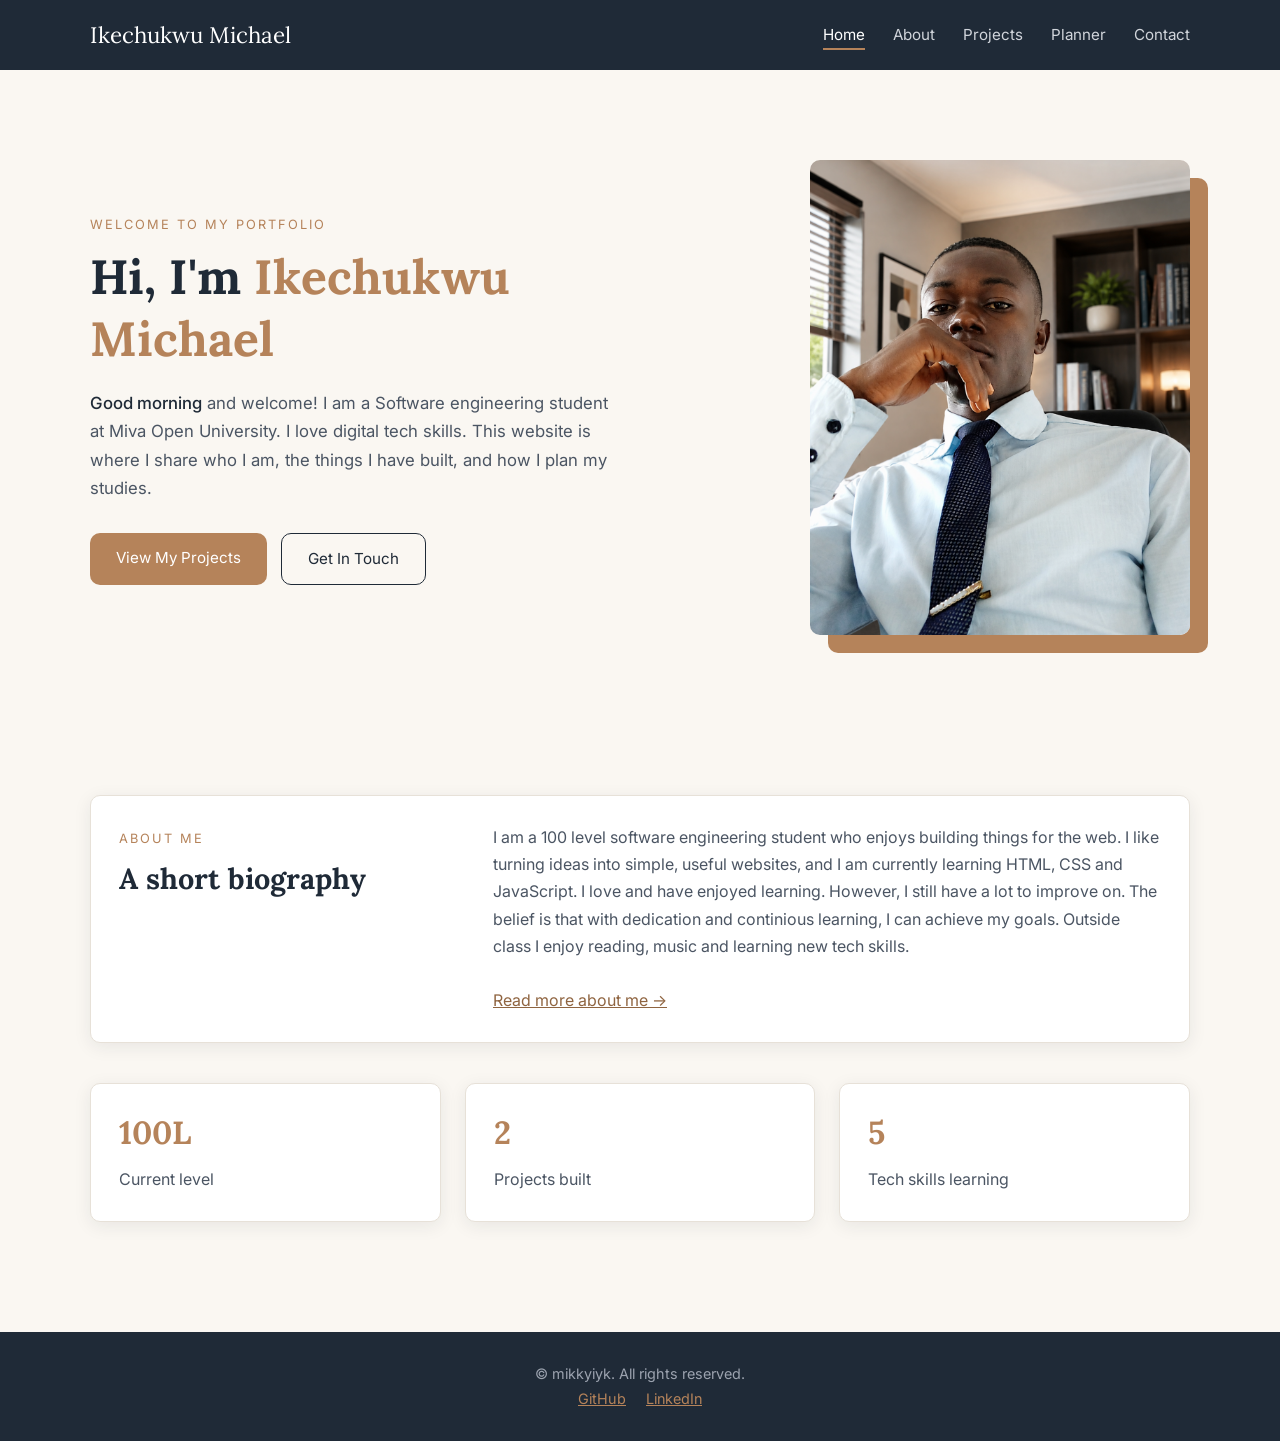
==== index.html @ de670324 "commit" ====
<!DOCTYPE html>
<html lang="en">
<head>
  <meta charset="UTF-8">

  <meta name="viewport" content="width=device-width, initial-scale=1.0">
  <link rel="icon" type="image/png" href="images/ICON-bold.png">

  <!-- PAGE TITLE -->
  <title>Home | Ikechukwu Michael</title>

  <!-- Fonts from Google (Lora for headings, Inter for text) -->
  <link rel="preconnect" href="https://fonts.googleapis.com">
  <link href="https://fonts.googleapis.com/css2?family=Inter:wght@400;500;600&family=Lora:wght@500;600&display=swap" rel="stylesheet">


  <link rel="stylesheet" href="css/style.css">
</head>
<body>

  <!-- =====================================================
       NAVIGATION MENU
       ===================================================== -->
  <header class="navbar">
    <nav class="container">
      <!-- I USED MY NAME AS LOGO -->
      <a href="index.html" class="logo">Ikechukwu Michael<span></span></a>

      <!-- The ☰ button only shows on phones -->
      <button class="menu-btn" id="menuBtn" aria-label="Open menu">☰</button>

      <ul class="nav-links" id="navLinks">
        <!-- class="active" underlines the page you are on -->
        <li><a href="index.html" class="active">Home</a></li>
        <li><a href="about.html">About</a></li>
        <li><a href="projects.html">Projects</a></li>
        <li><a href="planner.html">Planner</a></li>
        <li><a href="contact.html">Contact</a></li>
      </ul>
    </nav>
  </header>

  <main>

    <!-- HERO SECTION (top of the homepage)
         "Welcome message" -->

    <section class="hero">
      <div class="container">

        <div class="fade-up">
          <span class="label">Welcome to my portfolio</span>

          <!-- My name -->
          
          <h1>Hi, I'm <span>Ikechukwu Michael</span></h1>

          <!--Welcome message  -->
          <!-- The empty <span id="greeting"> gets filled by main.js with
               "Good morning", "Good afternoon" or "Good evening" -->
          <!-- EDIT ME: change the welcome text to your own words -->
          <p>
            <span id="greeting">Hello</span> and welcome! I am a Software engineering student
            at Miva Open University.  I love digital tech skills. This website is where I share who I am,
            the things I have built, and how I plan my studies.
          </p>

          <div class="hero-buttons">
            <a href="projects.html" class="btn">View My Projects</a>
            <a href="contact.html" class="btn btn-outline">Get In Touch</a>
          </div>
        </div>

        <!--THE PHOTO ON MY HOMEPAGE -->

        <div class="hero-photo fade-up">
          <img src="images/Ike 2.png" alt="Ike 2.png">
        </div>

      </div>
    </section>


    <!-- BRIEF BIOGRAPHY -->
         
    <section class="section">
      <div class="container">
        <div class="bio card">
          <div>
            <span class="label">About me</span>
            <h2 class="section-title">A short biography</h2>
          </div>

          <article>
            <!--  About me  -->
            <p>
              I am a 100 level software engineering student who enjoys building things
              for the web. I like turning ideas into simple, useful websites, and I
              am currently learning HTML, CSS and JavaScript. I love and have enjoyed learning. However, I still have a lot to improve on.
              The belief is that with dedication and continious learning, I can achieve my goals. Outside class I enjoy
              reading, music and learning new tech skills.
            </p>
            <br>
            <a href="about.html">Read more about me →</a>
          </article>
        </div>

        <!-- Three quick facts -->
        
        <div class="facts">
          <div class="card fact">
            <h3>100L</h3>
            <p>Current level</p>
          </div>
          <div class="card fact">
            <h3>2</h3>
            <p>Projects built</p>
          </div>
          <div class="card fact">
            <h3>5</h3>
            <p>Tech skills learning</p>
          </div>
        </div>
      </div>
    </section>

  </main>


  <!-- FOOTER -->

  <footer>
    <div class="container">
      <!--  This Section contains my links to github and linkedin -->
      <p>&copy; <!--<span id="year"></span>--> mikkyiyk. All rights reserved.</p>
      <p>
        <a href="https://github.com/" target="_blank">GitHub</a>
        <a href="https://www.linkedin.com/in/ikechukwu-david-a4838244a" target="_blank">LinkedIn</a>
      </p>
    </div>
  </footer>

  <!-- JavaScript for the menu, greeting and footer year -->
  <script src="js/main.js"></script>
</body>
</html>
---- css/style.css ----
/* =========================================================
   STYLE.CSS - the one stylesheet for the whole website

   PDF REQUIREMENT: "External CSS stylesheet"
   -> Every page links to this file with:
      <link rel="stylesheet" href="css/style.css">
      so there is no CSS written inside the HTML pages.

   HOW THIS FILE IS ARRANGED (scroll down in this order):
     1. Colours and fonts (the colour scheme)
     2. Basic reset and page setup
     3. Navigation bar
     4. Buttons
     5. Page sections and headings
     6. Homepage (hero)
     7. About page
     8. Projects page
     9. Planner page
    10. Contact page
    11. Footer
    12. Animations
    13. Responsive / mobile styles

   TIP: search for "PDF REQUIREMENT" to see every requirement
        that has been met in this file.
   ========================================================= */


/* =========================================================
   1. COLOURS AND FONTS

   PDF REQUIREMENT: "Consistent colour scheme"
   -> All the colours used on the site are saved here ONCE as
      variables. Every other rule uses var(--name) so the whole
      site always matches.

   EDIT ME: want different colours? Change them here and the
            whole website updates.
   ========================================================= */
:root {
  --ink: #1f2a37;          /* dark navy - main text and nav bar */
  --ink-soft: #4b5563;     /* grey - paragraphs */
  --cream: #faf7f2;        /* warm off-white - page background */
  --white: #ffffff;        /* cards and boxes */
  --accent: #b5835a;       /* warm bronze - buttons and highlights */
  --accent-dark: #8f6440;  /* darker bronze - button hover */
  --line: #e7e1d8;         /* soft borders */
  --success: #3f7d5c;      /* green - completed tasks, success messages */
  --error: #b54848;        /* red - error messages, delete button */

  --heading-font: "Lora", Georgia, serif;       /* elegant serif for titles */
  --body-font: "Inter", Arial, sans-serif;      /* clean font for text */

  --radius: 10px;                                 /* rounded corners */
  --shadow: 0 4px 18px rgba(31, 42, 55, 0.08);    /* soft shadow on cards */
}


/* =========================================================
   2. BASIC RESET AND PAGE SETUP
   ========================================================= */

/* Make padding and borders part of an element's width (easier sizing) */
* {
  margin: 0;
  padding: 0;
  box-sizing: border-box;
}

body {
  font-family: var(--body-font);
  background-color: var(--cream);
  color: var(--ink);
  line-height: 1.7;
}

/* PDF REQUIREMENT: "Responsive design" (part 1)
   -> Images never grow wider than their box, so they shrink on small screens */
img,
video {
  max-width: 100%;
  display: block;
}

h1,
h2,
h3 {
  font-family: var(--heading-font);
  line-height: 1.3;
  color: var(--ink);
}

p {
  color: var(--ink-soft);
}

a {
  color: var(--accent-dark);
}

/* Keeps content in the middle of the page with space on the sides */
.container {
  width: 90%;
  max-width: 1100px;
  margin: 0 auto;
}


/* =========================================================
   3. NAVIGATION BAR

   PDF REQUIREMENT: "Navigation styling"
   -> The menu at the top of every page is styled here.

   PDF REQUIREMENT: "Flexbox" (used here)
   -> display: flex puts the logo on the left and the links on
      the right, in one neat row.
   ========================================================= */
.navbar {
  background-color: var(--ink);
  position: sticky;      /* the nav stays at the top when you scroll */
  top: 0;
  z-index: 100;          /* keeps the nav above everything else */
}

.navbar .container {
  display: flex;                    /* FLEXBOX */
  justify-content: space-between;   /* logo left, links right */
  align-items: center;              /* centres them up and down */
  padding: 16px 0;
}

/* The name / logo on the left of the nav */
.logo {
  font-family: var(--heading-font);
  font-size: 1.4rem;
  color: var(--white);
  text-decoration: none;
}

.logo span {
  color: var(--accent);   /* makes the dot after the name bronze */
}

/* The list of links */
.nav-links {
  display: flex;      /* FLEXBOX - puts the links side by side */
  gap: 28px;          /* space between each link */
  list-style: none;   /* removes the bullet points */
}

.nav-links a {
  color: #d1d5db;
  text-decoration: none;
  font-size: 0.95rem;
  padding-bottom: 4px;
  border-bottom: 2px solid transparent;

  /* PDF REQUIREMENT: "Animations or transitions"
     -> the colour and underline fade in smoothly on hover */
  transition: color 0.3s ease, border-color 0.3s ease;
}

/* When you hover over a link, or it is the page you are on */
.nav-links a:hover,
.nav-links a.active {
  color: var(--white);
  border-bottom-color: var(--accent);
}

/* The "☰" menu button - hidden on big screens, shown on phones
   (see section 13 at the bottom) */
.menu-btn {
  display: none;
  background: none;
  border: none;
  color: var(--white);
  font-size: 1.6rem;
  cursor: pointer;
}


/* =========================================================
   4. BUTTONS
   ========================================================= */
.btn {
  display: inline-block;
  background-color: var(--accent);
  color: var(--white);
  padding: 12px 26px;
  border: none;
  border-radius: var(--radius);
  font-family: var(--body-font);
  font-size: 0.95rem;
  text-decoration: none;
  cursor: pointer;

  /* PDF REQUIREMENT: "Animations or transitions"
     -> the button smoothly changes colour and lifts up on hover */
  transition: background-color 0.3s ease, transform 0.3s ease;
}

.btn:hover {
  background-color: var(--accent-dark);
  transform: translateY(-2px);   /* lifts the button up by 2px */
}

/* A second button style with just an outline */
.btn-outline {
  background-color: transparent;
  color: var(--ink);
  border: 1px solid var(--ink);
}

.btn-outline:hover {
  background-color: var(--ink);
  color: var(--white);
}


/* =========================================================
   5. PAGE SECTIONS AND HEADINGS
   ========================================================= */
.section {
  padding: 70px 0;
}

/* The banner at the top of the inside pages (About, Projects...) */
.page-header {
  background-color: var(--white);
  border-bottom: 1px solid var(--line);
  padding: 60px 0 50px;
  text-align: center;
}

.page-header h1 {
  font-size: 2.4rem;
}

.page-header p {
  max-width: 560px;
  margin: 10px auto 0;
}

/* Small bronze label above headings, e.g. "WELCOME" */
.label {
  display: inline-block;
  font-size: 0.8rem;
  letter-spacing: 2px;
  text-transform: uppercase;
  color: var(--accent);
  margin-bottom: 10px;
}

.section-title {
  font-size: 1.8rem;
  margin-bottom: 20px;
}

/* A white box used all over the site */
.card {
  background-color: var(--white);
  border: 1px solid var(--line);
  border-radius: var(--radius);
  padding: 28px;
  box-shadow: var(--shadow);
}


/* =========================================================
   6. HOMEPAGE (HERO)

   PDF REQUIREMENT: "Professional-looking layout" (homepage)
   PDF REQUIREMENT: "CSS Grid" (used here)
   -> The hero is split into 2 columns: text on the left,
      photo on the right.
   ========================================================= */
.hero {
  padding: 90px 0;
}

.hero .container {
  display: grid;                      /* CSS GRID */
  grid-template-columns: 1.2fr 1fr;   /* left column a bit wider */
  gap: 60px;
  align-items: center;
}

.hero h1 {
  font-size: 3rem;
  margin-bottom: 18px;
}

.hero h1 span {
  color: var(--accent);   /* colours your name bronze */
}

.hero p {
  font-size: 1.05rem;
  margin-bottom: 30px;
  max-width: 520px;
}

/* The greeting like "Good morning" that JavaScript fills in */
#greeting {
  font-weight: 500;
  color: var(--ink);
}

.hero-buttons {
  display: flex;   /* FLEXBOX - buttons side by side */
  gap: 14px;
  flex-wrap: wrap;
}

/* The profile photo frame */
.hero-photo img {
  width: 100%;
  max-width: 380px;
  aspect-ratio: 4 / 5;     /* keeps the photo a portrait shape */
  object-fit: cover;       /* crops the photo neatly, no stretching */
  border-radius: var(--radius);
  box-shadow: 18px 18px 0 var(--accent);  /* the bronze block behind the photo */
  margin-left: auto;
}

/* Brief biography box on the homepage */
.bio {
  display: grid;                    /* CSS GRID */
  grid-template-columns: 1fr 2fr;   /* title on left, text on right */
  gap: 40px;
}

/* The three "quick facts" boxes under the bio */
.facts {
  display: grid;                           /* CSS GRID */
  grid-template-columns: repeat(3, 1fr);   /* three equal columns */
  gap: 24px;
  margin-top: 40px;
}

.fact h3 {
  font-size: 2rem;
  color: var(--accent);
}


/* =========================================================
   7. ABOUT PAGE
   ========================================================= */

/* Two boxes side by side (e.g. Career + Hobbies) */
.two-col {
  display: grid;                    /* CSS GRID */
  grid-template-columns: 1fr 1fr;
  gap: 28px;
}

/* PDF REQUIREMENT: "Tables" (styling for the education table) */
table {
  width: 100%;
  border-collapse: collapse;   /* removes double borders */
  background-color: var(--white);
  border-radius: var(--radius);
  overflow: hidden;
  box-shadow: var(--shadow);
}

th,
td {
  padding: 14px 18px;
  text-align: left;
  border-bottom: 1px solid var(--line);
}

th {
  background-color: var(--ink);
  color: var(--white);
  font-weight: 500;
}

/* Lets the table scroll sideways on small phones instead of breaking */
.table-wrap {
  overflow-x: auto;
}

/* Skill tags like "HTML", "CSS" */
.skills {
  display: flex;      /* FLEXBOX */
  flex-wrap: wrap;    /* moves tags to a new line when there is no space */
  gap: 12px;
  list-style: none;
}

.skills li {
  background-color: var(--white);
  border: 1px solid var(--line);
  padding: 8px 18px;
  border-radius: 50px;
  font-size: 0.9rem;
  transition: background-color 0.3s ease, color 0.3s ease;  /* TRANSITION */
}

.skills li:hover {
  background-color: var(--accent);
  color: var(--white);
}

/* Normal bullet lists (ul) and numbered lists (ol) inside cards */
.card ul,
.card ol {
  padding-left: 20px;
  color: var(--ink-soft);
}

.card h3 {
  margin-bottom: 12px;
}

/* The audio box */
.audio-box audio {
  width: 100%;
}


/* =========================================================
   8. PROJECTS PAGE

   PDF REQUIREMENT: "CSS Grid" (project cards)
   -> auto-fit makes 3 cards in a row on laptops, and fewer on
      smaller screens, all by itself.
   ========================================================= */
.projects-grid {
  display: grid;
  grid-template-columns: repeat(auto-fit, minmax(280px, 1fr));
  gap: 28px;
}

.project {
  background-color: var(--white);
  border: 1px solid var(--line);
  border-radius: var(--radius);
  overflow: hidden;
  box-shadow: var(--shadow);

  /* PDF REQUIREMENT: "Animations or transitions"
     -> the card lifts up when you hover over it */
  transition: transform 0.3s ease, box-shadow 0.3s ease;
}

.project:hover {
  transform: translateY(-6px);
  box-shadow: 0 12px 28px rgba(31, 42, 55, 0.14);
}

.project img {
  width: 100%;
  height: 190px;
  object-fit: cover;
}

.project-body {
  padding: 22px;
}

.project-body h3 {
  margin-bottom: 8px;
}

/* The little "HTML · CSS" text under each project */
.tools {
  font-size: 0.85rem;
  color: var(--accent);
  margin-bottom: 10px;
}

.project-links {
  display: flex;   /* FLEXBOX */
  gap: 18px;
  margin-top: 16px;
}

.project-links a {
  font-size: 0.9rem;
  font-weight: 500;
}


/* =========================================================
   9. PLANNER PAGE
   ========================================================= */
.planner {
  max-width: 700px;
  margin: 0 auto;
}

/* The row with the input box, date and "Add" button */
.task-form {
  display: flex;   /* FLEXBOX */
  gap: 10px;
  flex-wrap: wrap;
  margin-bottom: 10px;
}

.task-form input[type="text"] {
  flex: 1;          /* text box takes up all the spare space */
  min-width: 200px;
}

/* "You have 3 tasks, 1 completed" line */
.task-count {
  font-size: 0.9rem;
  margin: 18px 0 12px;
}

/* The list of tasks */
#taskList {
  list-style: none;
}

/* One task row */
.task {
  display: flex;   /* FLEXBOX - checkbox, text and button in a row */
  align-items: center;
  gap: 14px;
  background-color: var(--white);
  border: 1px solid var(--line);
  border-radius: var(--radius);
  padding: 14px 18px;
  margin-bottom: 10px;

  /* PDF REQUIREMENT: "Animations" -> each new task slides in
     (the slideIn animation is written in section 12) */
  animation: slideIn 0.35s ease;
}

.task input[type="checkbox"] {
  width: 18px;
  height: 18px;
  accent-color: var(--success);
  cursor: pointer;
}

.task-text {
  flex: 1;   /* text takes the spare space so the button sits on the right */
}

.task-date {
  font-size: 0.8rem;
  color: var(--accent);
}

/* JavaScript adds the class "done" when a task is ticked */
.task.done .task-text {
  text-decoration: line-through;
  color: #9ca3af;
}

.task.done {
  border-left: 4px solid var(--success);
}

.delete-btn {
  background: none;
  border: 1px solid var(--line);
  color: var(--error);
  padding: 6px 12px;
  border-radius: 6px;
  cursor: pointer;
  transition: background-color 0.3s ease, color 0.3s ease;  /* TRANSITION */
}

.delete-btn:hover {
  background-color: var(--error);
  color: var(--white);
}

/* Shown when there are no tasks */
.empty-msg {
  text-align: center;
  padding: 30px;
  color: #9ca3af;
}


/* =========================================================
   10. CONTACT PAGE (and all form boxes)
   ========================================================= */
.contact-layout {
  display: grid;                    /* CSS GRID */
  grid-template-columns: 1fr 1.6fr;
  gap: 40px;
}

.contact-info li {
  list-style: none;
  margin-bottom: 14px;
}

.form-group {
  margin-bottom: 18px;
}

label {
  display: block;
  font-size: 0.9rem;
  font-weight: 500;
  margin-bottom: 6px;
}

input,
textarea {
  width: 100%;
  padding: 12px 14px;
  border: 1px solid var(--line);
  border-radius: var(--radius);
  font-family: var(--body-font);
  font-size: 0.95rem;
  background-color: var(--white);
  transition: border-color 0.3s ease;   /* TRANSITION */
}

/* The task form inputs should not be full width */
.task-form input {
  width: auto;
}

input:focus,
textarea:focus {
  outline: none;
  border-color: var(--accent);
}

/* JavaScript adds the class "invalid" to a box that has an error */
input.invalid,
textarea.invalid {
  border-color: var(--error);
}

/* The small red error text under each box (JavaScript fills it in) */
.error {
  display: block;
  color: var(--error);
  font-size: 0.82rem;
  margin-top: 4px;
  min-height: 1em;
}

/* The green "message sent" box */
.success-msg {
  display: none;    /* hidden until JavaScript shows it */
  background-color: #e8f3ec;
  color: var(--success);
  padding: 14px;
  border-radius: var(--radius);
  margin-bottom: 18px;
}


/* =========================================================
   11. FOOTER
   ========================================================= */
footer {
  background-color: var(--ink);
  color: #9ca3af;
  text-align: center;
  padding: 30px 0;
  margin-top: 40px;
  font-size: 0.9rem;
}

footer p {
  color: #9ca3af;
}

footer a {
  color: var(--accent);
  margin: 0 8px;
}


/* =========================================================
   12. ANIMATIONS

   PDF REQUIREMENT: "Animations or transitions"
   -> @keyframes creates an animation we can reuse.
   ========================================================= */

/* Fades a thing in while moving it up a little */
@keyframes fadeUp {
  from {
    opacity: 0;
    transform: translateY(20px);
  }
  to {
    opacity: 1;
    transform: translateY(0);
  }
}

/* Slides a new task in from the left */
@keyframes slideIn {
  from {
    opacity: 0;
    transform: translateX(-15px);
  }
  to {
    opacity: 1;
    transform: translateX(0);
  }
}

/* Add class="fade-up" to anything in the HTML to animate it */
.fade-up {
  animation: fadeUp 0.8s ease both;
}


/* =========================================================
   13. RESPONSIVE / MOBILE STYLES

   PDF REQUIREMENT: "Responsive design"
   PDF REQUIREMENT: "Mobile-friendly interface"
   -> @media rules change the layout on smaller screens.
      Two-column layouts become one column, and the nav
      turns into a "☰" menu button.
   ========================================================= */

/* Tablets and small laptops (900px wide or less) */
@media (max-width: 900px) {
  .hero .container,
  .bio,
  .contact-layout {
    grid-template-columns: 1fr;   /* one column instead of two */
  }

  .hero-photo img {
    margin: 0 auto;   /* centre the photo */
  }

  .hero h1 {
    font-size: 2.4rem;
  }
}

/* Phones (700px wide or less) */
@media (max-width: 700px) {

  /* Show the ☰ button */
  .menu-btn {
    display: block;
  }

  /* MOBILE NAVIGATION STYLING
     -> The links are hidden and stack in a column.
        main.js adds the class "open" when ☰ is clicked. */
  .nav-links {
    display: none;
    position: absolute;
    top: 100%;
    left: 0;
    right: 0;
    flex-direction: column;   /* stack links on top of each other */
    gap: 0;
    background-color: var(--ink);
    padding: 10px 5%;
  }

  .nav-links.open {
    display: flex;   /* show the menu when JavaScript adds "open" */
  }

  .nav-links a {
    display: block;
    padding: 12px 0;
  }

  .navbar .container {
    position: relative;
  }

  .two-col,
  .facts {
    grid-template-columns: 1fr;   /* one column on phones */
  }

  .hero {
    padding: 50px 0;
  }

  .section {
    padding: 50px 0;
  }

  .page-header h1 {
    font-size: 1.9rem;
  }
}
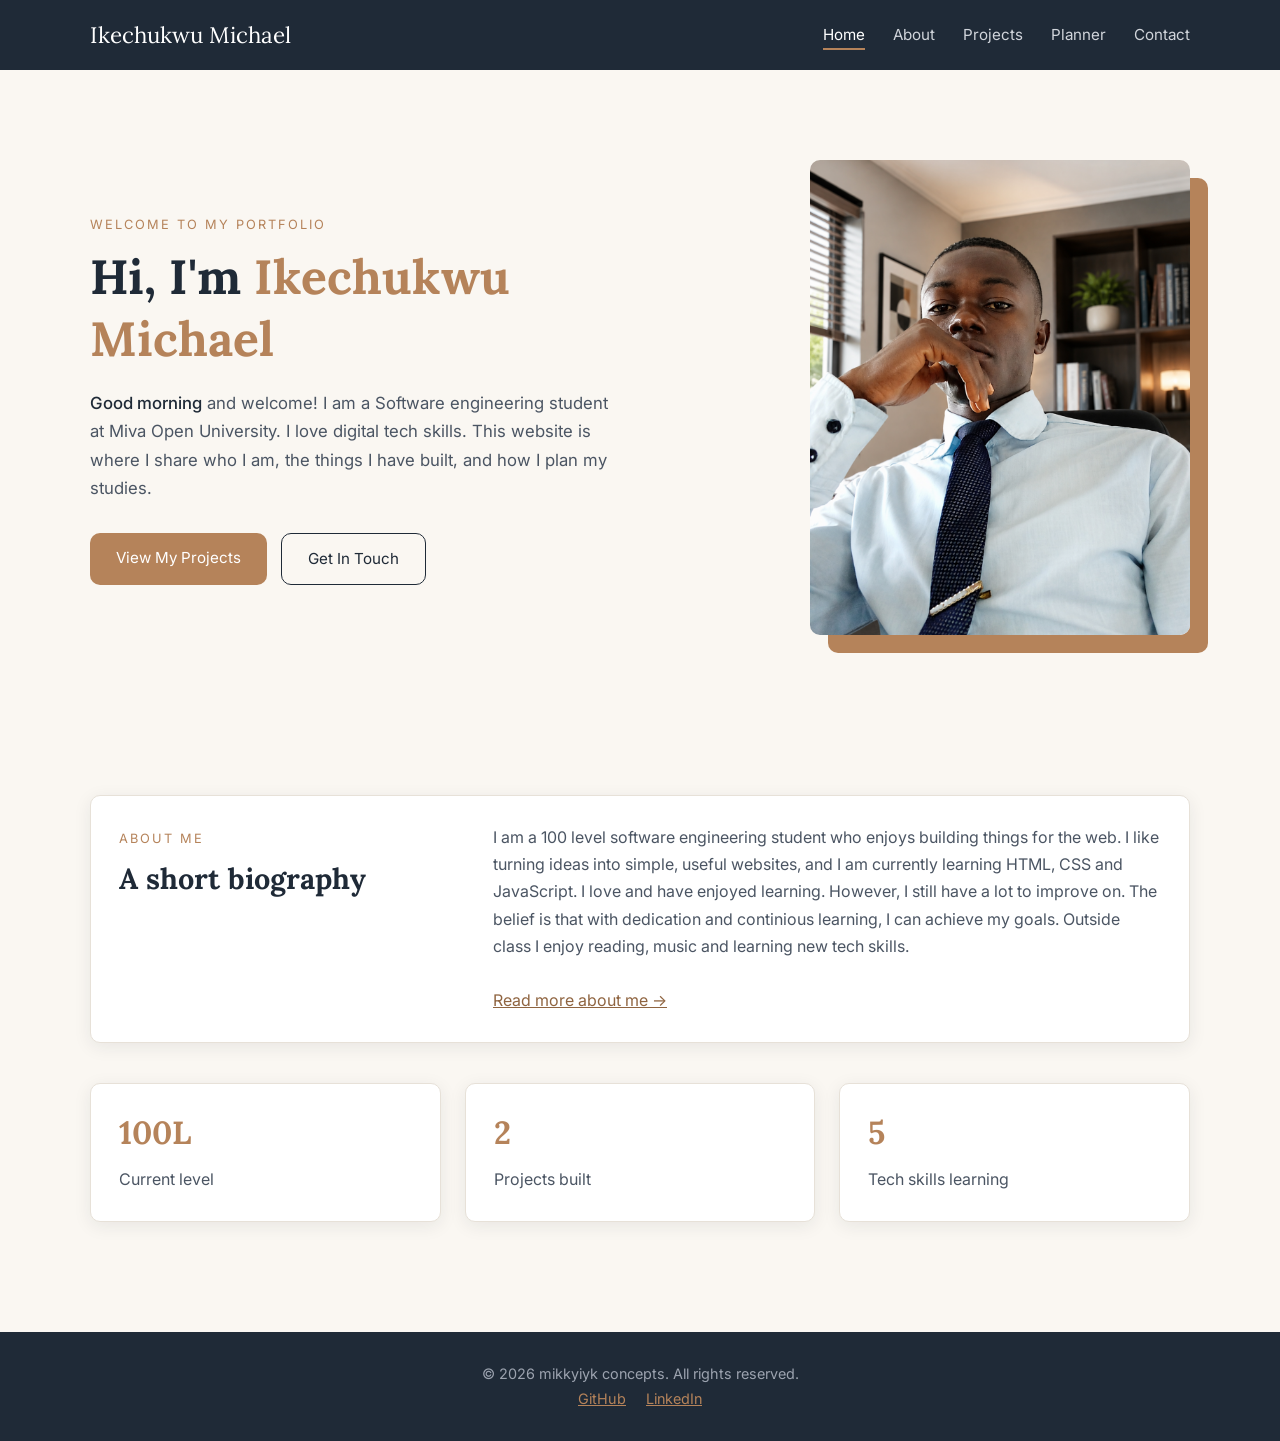
==== commit 196f2047: "update portfolio" ====
--- a/index.html
+++ b/index.html
@@ -4,12 +4,11 @@
   <meta charset="UTF-8">
 
   <meta name="viewport" content="width=device-width, initial-scale=1.0">
-  <link rel="icon" type="image/png" href="images/ICON-bold.png">
+  <link rel="icon" type="image/png" href="icon-bold.png">
 
   <!-- PAGE TITLE -->
   <title>Home | Ikechukwu Michael</title>
 
-  <!-- Fonts from Google (Lora for headings, Inter for text) -->
   <link rel="preconnect" href="https://fonts.googleapis.com">
   <link href="https://fonts.googleapis.com/css2?family=Inter:wght@400;500;600&family=Lora:wght@500;600&display=swap" rel="stylesheet">
 
@@ -74,7 +73,7 @@
         <!--THE PHOTO ON MY HOMEPAGE -->
 
         <div class="hero-photo fade-up">
-          <img src="images/Ike 2.png" alt="Ike 2.png">
+          <img src="images/ike-2.png" alt="ike-2.png">
         </div>
 
       </div>
@@ -132,7 +131,7 @@
   <footer>
     <div class="container">
       <!--  This Section contains my links to github and linkedin -->
-      <p>&copy; <!--<span id="year"></span>--> mikkyiyk. All rights reserved.</p>
+      <p>&copy; <!--<span id="year"></span>-->2026 mikkyiyk concepts. All rights reserved.</p>
       <p>
         <a href="https://github.com/" target="_blank">GitHub</a>
         <a href="https://www.linkedin.com/in/ikechukwu-david-a4838244a" target="_blank">LinkedIn</a>
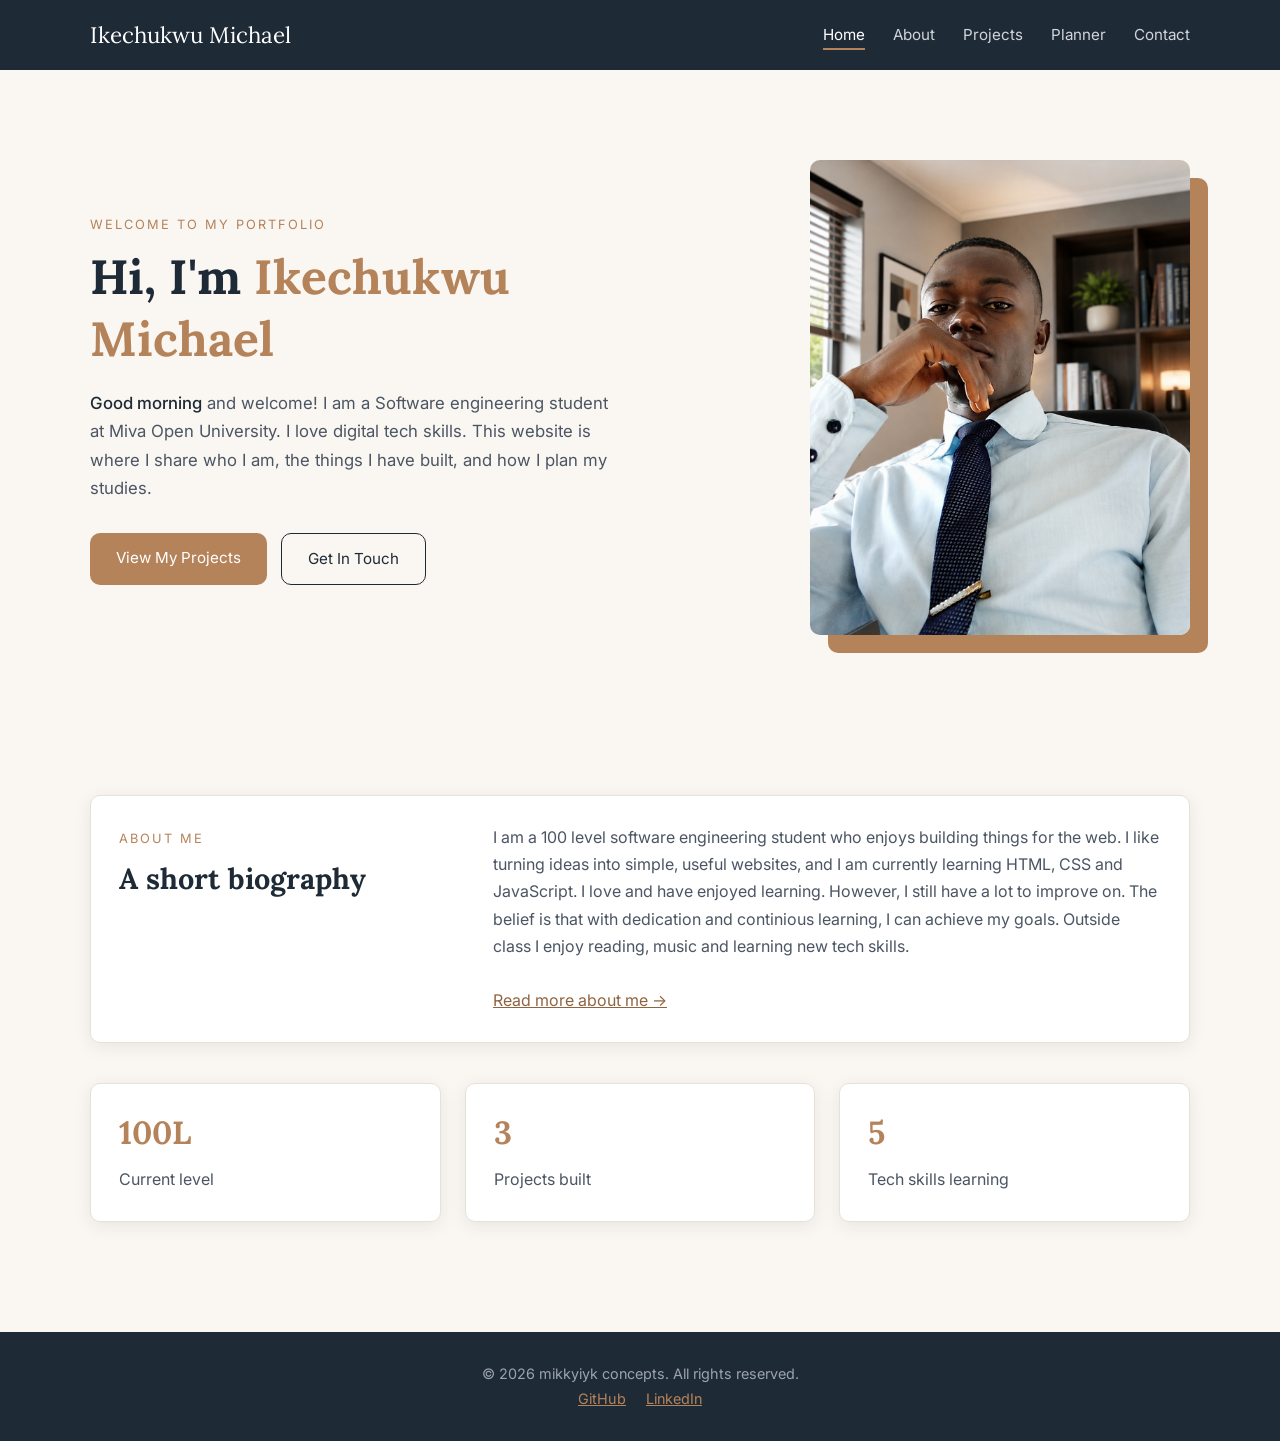
==== commit a4fbe92a: "update portfolio" ====
--- a/index.html
+++ b/index.html
@@ -112,7 +112,7 @@
             <p>Current level</p>
           </div>
           <div class="card fact">
-            <h3>2</h3>
+            <h3>3</h3>
             <p>Projects built</p>
           </div>
           <div class="card fact">
@@ -133,8 +133,8 @@
       <!--  This Section contains my links to github and linkedin -->
       <p>&copy; <!--<span id="year"></span>-->2026 mikkyiyk concepts. All rights reserved.</p>
       <p>
-        <a href="https://github.com/" target="_blank">GitHub</a>
-        <a href="https://www.linkedin.com/in/ikechukwu-david-a4838244a" target="_blank">LinkedIn</a>
+        <a href="https://github.com/mikkyiyk-a11y/Portfolio-web" target="_blank" rel="noopener noreferrer">GitHub</a>
+        <a href="https://www.linkedin.com/in/ikechukwu-david-a4838244a" target="_blank" rel="noopener noreferrer">LinkedIn</a>
       </p>
     </div>
   </footer>
--- a/css/style.css
+++ b/css/style.css
@@ -656,7 +656,6 @@
   margin-bottom: 18px;
 }
 
-
 /* =========================================================
    11. FOOTER
    ========================================================= */
